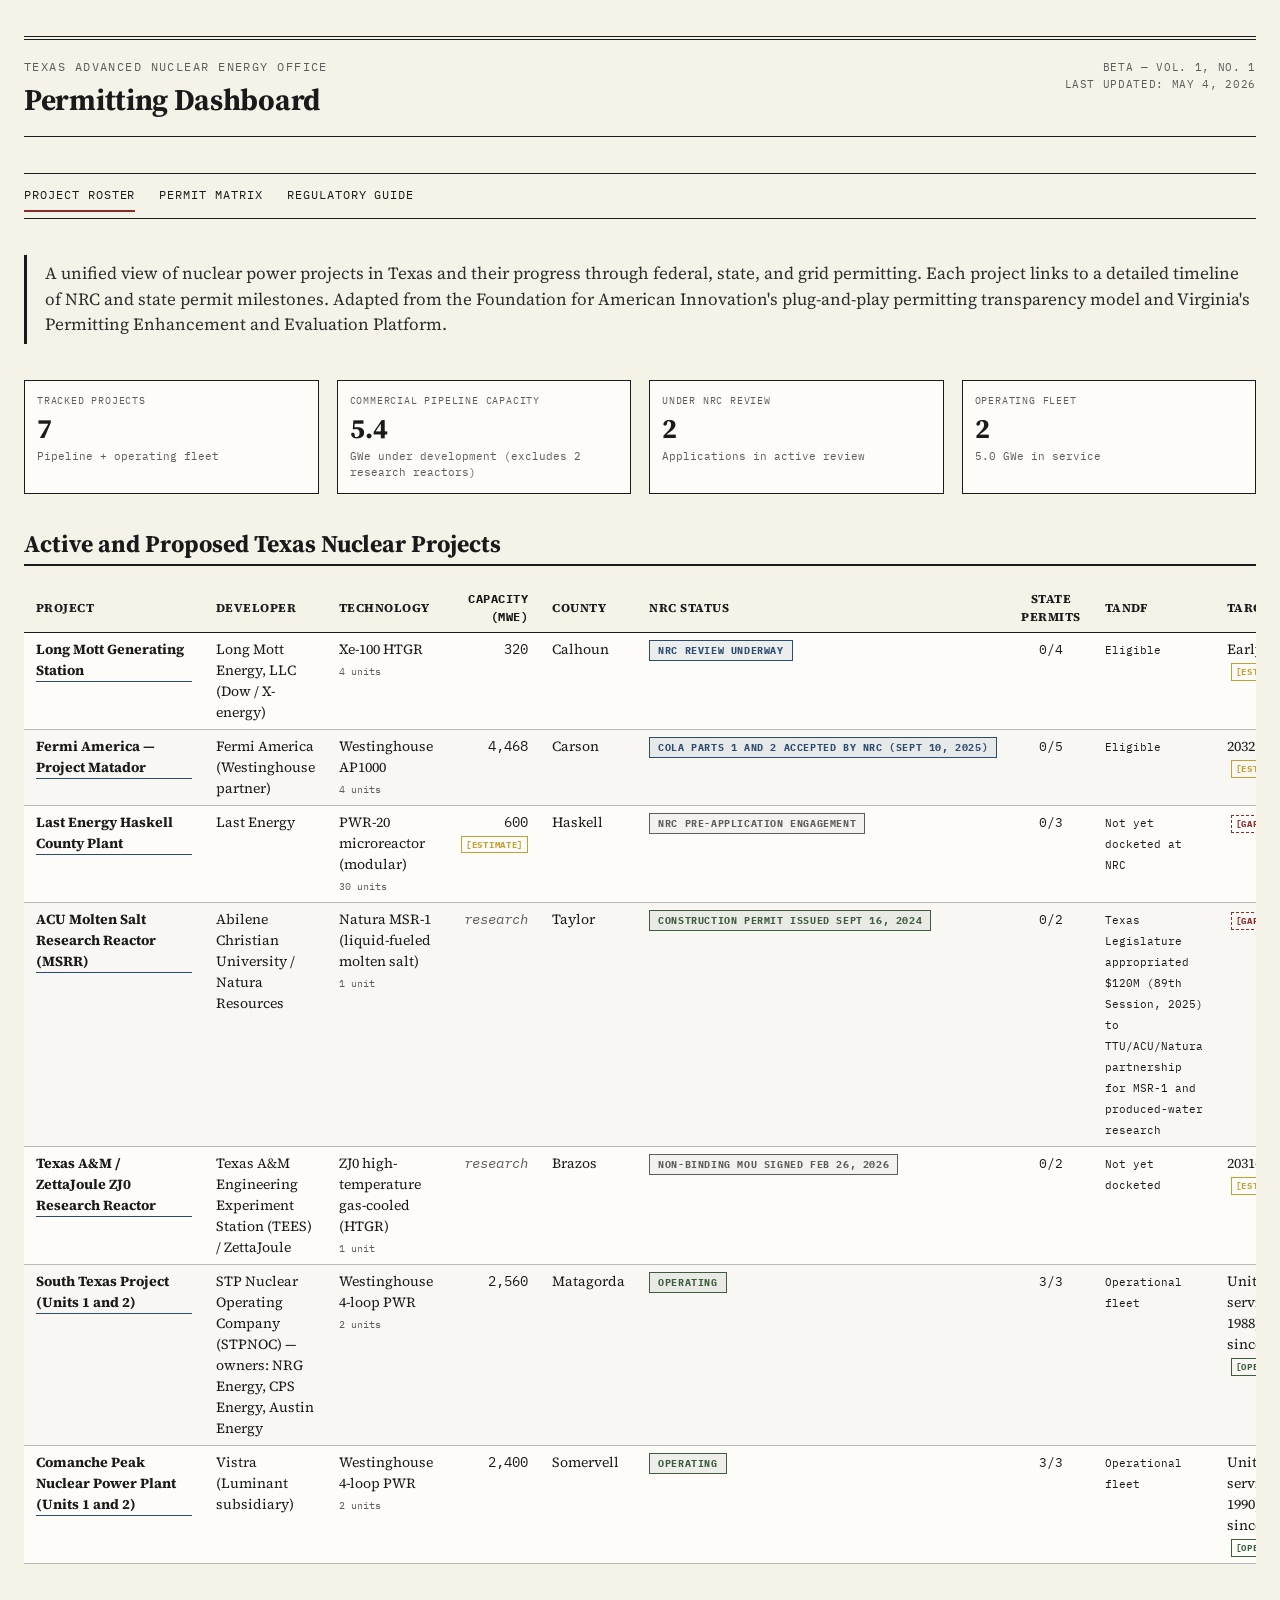
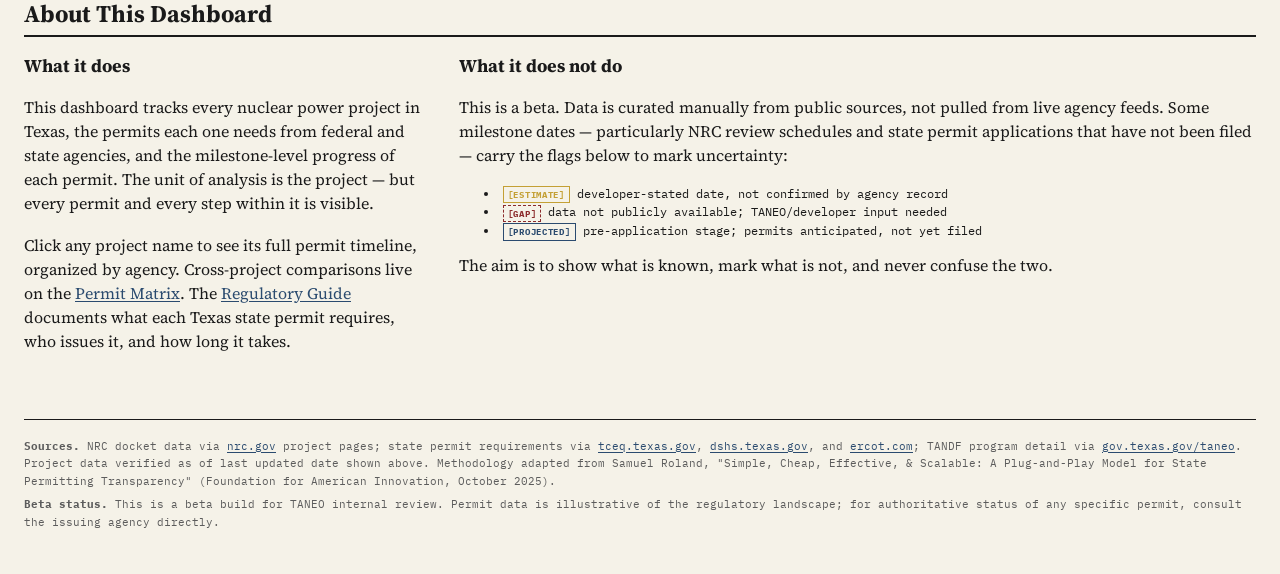
==== index.html @ d7ae93f4 "Initial commit: TANEO Permitting Dashboard beta Static HTML/CSS/JS dashboard tracking Texas nuclear " ====
<!doctype html>
<html lang="en">
<head>
<meta charset="utf-8">
<meta name="viewport" content="width=device-width, initial-scale=1">
<title>TANEO Permitting Dashboard — Project Roster</title>
<link rel="preconnect" href="https://fonts.googleapis.com">
<link rel="preconnect" href="https://fonts.gstatic.com" crossorigin>
<link rel="stylesheet" href="https://fonts.googleapis.com/css2?family=Source+Serif+4:ital,wght@0,400;0,600;0,700;1,400&family=IBM+Plex+Mono:wght@400;500;700&display=swap">
<link rel="stylesheet" href="styles/main.css">
</head>
<body>

<header class="masthead">
  <div class="title-block">
    <p class="pub-name">Texas Advanced Nuclear Energy Office</p>
    <h1>Permitting Dashboard</h1>
  </div>
  <div class="meta">
    <span>Beta — Vol. 1, No. 1</span>
    <span id="last-updated">Last updated: —</span>
  </div>
</header>

<nav class="section-nav">
  <a href="index.html" class="active">Project Roster</a>
  <a href="matrix.html">Permit Matrix</a>
  <a href="guide.html">Regulatory Guide</a>
</nav>

<p class="lede">
  A unified view of nuclear power projects in Texas and their progress through federal,
  state, and grid permitting. Each project links to a detailed timeline of NRC and state
  permit milestones. Adapted from the Foundation for American Innovation's plug-and-play
  permitting transparency model and Virginia's Permitting Enhancement and Evaluation Platform.
</p>

<div class="kpi-banner" id="kpi-banner">
  <!-- Populated by JS -->
</div>

<h2>Active and Proposed Texas Nuclear Projects</h2>

<div class="table-scroll">
<table id="project-table" class="striped">
  <thead>
    <tr>
      <th>Project</th>
      <th>Developer</th>
      <th>Technology</th>
      <th class="num">Capacity (MWe)</th>
      <th>County</th>
      <th>NRC Status</th>
      <th class="center">State Permits</th>
      <th>TANDF</th>
      <th>Target Ops</th>
    </tr>
  </thead>
  <tbody id="project-tbody">
    <tr><td colspan="9" style="text-align:center; color:var(--gray-70);">Loading project data…</td></tr>
  </tbody>
</table>
</div>

<h2>About This Dashboard</h2>

<div class="split-2">
  <div>
    <h3>What it does</h3>
    <p>This dashboard tracks every nuclear power project in Texas, the permits each one needs from federal and state agencies, and the milestone-level progress of each permit. The unit of analysis is the project — but every permit and every step within it is visible.</p>
    <p>Click any project name to see its full permit timeline, organized by agency. Cross-project comparisons live on the <a href="matrix.html">Permit Matrix</a>. The <a href="guide.html">Regulatory Guide</a> documents what each Texas state permit requires, who issues it, and how long it takes.</p>
  </div>
  <div>
    <h3>What it does not do</h3>
    <p>This is a beta. Data is curated manually from public sources, not pulled from live agency feeds. Some milestone dates — particularly NRC review schedules and state permit applications that have not been filed — carry the flags below to mark uncertainty:</p>
    <ul style="font-family: var(--mono); font-size: 12px;">
      <li><span class="flag estimate">[ESTIMATE]</span> developer-stated date, not confirmed by agency record</li>
      <li><span class="flag gap">[GAP]</span> data not publicly available; TANEO/developer input needed</li>
      <li><span class="flag projected">[PROJECTED]</span> pre-application stage; permits anticipated, not yet filed</li>
    </ul>
    <p>The aim is to show what is known, mark what is not, and never confuse the two.</p>
  </div>
</div>

<footer class="colophon">
  <p><strong>Sources.</strong> NRC docket data via <a href="https://www.nrc.gov">nrc.gov</a> project pages; state permit requirements via <a href="https://www.tceq.texas.gov">tceq.texas.gov</a>, <a href="https://www.dshs.texas.gov/texas-radiation-control">dshs.texas.gov</a>, and <a href="https://www.ercot.com/services/rq/integration">ercot.com</a>; TANDF program detail via <a href="https://gov.texas.gov/taneo">gov.texas.gov/taneo</a>. Project data verified as of last updated date shown above. Methodology adapted from Samuel Roland, "Simple, Cheap, Effective, &amp; Scalable: A Plug-and-Play Model for State Permitting Transparency" (Foundation for American Innovation, October 2025).</p>
  <p><strong>Beta status.</strong> This is a beta build for TANEO internal review. Permit data is illustrative of the regulatory landscape; for authoritative status of any specific permit, consult the issuing agency directly.</p>
</footer>

<script src="scripts/data-loader.js"></script>
<script>
loadAllData().then(({ projects, permits, milestones, metadata }) => {
  setLastUpdated(metadata);

  // KPI banner. Pipeline = projects NOT yet operating. We aggregate capacity
  // separately for pipeline vs. operating fleet so the headline number isn't
  // inflated by existing reactors.
  const totalProjects = projects.length;
  const pipelineProjects = projects.filter(p => !isOperating(p));
  const operatingProjects = projects.filter(p => isOperating(p));
  const pipelineCapacity = pipelineProjects.reduce((s, p) => s + (p.capacity_mwe_total || 0), 0);
  const operatingCapacity = operatingProjects.reduce((s, p) => s + (p.capacity_mwe_total || 0), 0);

  // "Under federal review" = an NRC application has been filed and is in
  // active staff review (docketed, accepted for review, EIS scoping, ASLB,
  // or otherwise underway). Excludes pre-application engagement and
  // applications still being prepared.
  const underReview = projects.filter(p => {
    const s = (p.overall_status || '').toLowerCase();
    return /review underway|accepted|scoping|aslb|underway/.test(s) && !s.includes('preparation');
  }).length;

  document.getElementById('kpi-banner').innerHTML = `
    <div class="kpi">
      <div class="kpi-label">Tracked projects</div>
      <div class="kpi-value">${totalProjects}</div>
      <div class="kpi-unit">Pipeline + operating fleet</div>
    </div>
    <div class="kpi">
      <div class="kpi-label">Commercial pipeline capacity</div>
      <div class="kpi-value">${(pipelineCapacity / 1000).toFixed(1)}</div>
      <div class="kpi-unit">GWe under development (excludes 2 research reactors)</div>
    </div>
    <div class="kpi">
      <div class="kpi-label">Under NRC review</div>
      <div class="kpi-value">${underReview}</div>
      <div class="kpi-unit">Applications in active review</div>
    </div>
    <div class="kpi">
      <div class="kpi-label">Operating fleet</div>
      <div class="kpi-value">${operatingProjects.length}</div>
      <div class="kpi-unit">${(operatingCapacity / 1000).toFixed(1)} GWe in service</div>
    </div>
  `;

  // Project table
  const tbody = document.getElementById('project-tbody');
  tbody.innerHTML = '';

  projects.forEach(p => {
    const statePermits = permits.filter(perm => perm.project_id === p.project_id && perm.jurisdiction_level === 'State');
    const stateApproved = statePermits.filter(perm => perm.status === STATUS.APPROVED).length;
    const stateUnderReview = statePermits.filter(perm => perm.status === STATUS.UNDER_REVIEW).length;
    const stateTotal = statePermits.length;

    const stateCellHtml = stateTotal === 0
      ? flagHtml('GAP')
      : `<span class="mono">${stateApproved}/${stateTotal}</span>` +
        (stateUnderReview > 0 ? ` <span class="badge in-progress">+${stateUnderReview} in review</span>` : '');

    const capacityCell = p.capacity_mwe_total > 0
      ? p.capacity_mwe_total.toLocaleString() + (p.capacity_flag ? ' ' + flagHtml(p.capacity_flag) : '')
      : '<span class="placeholder-text">research</span>';

    const row = document.createElement('tr');
    row.innerHTML = `
      <td><a class="project-link" href="project.html?id=${encodeURIComponent(p.project_id)}">${escapeHtml(p.project_name)}</a></td>
      <td>${escapeHtml(p.developer)}</td>
      <td>${escapeHtml(p.technology)}<br><span class="mono" style="font-size:10px;color:var(--gray-70);">${p.reactor_count} unit${p.reactor_count > 1 ? 's' : ''}</span></td>
      <td class="num">${capacityCell}</td>
      <td>${escapeHtml(p.site_county)}</td>
      <td>${statusBadge(firstClause(p.overall_status))}</td>
      <td class="center">${stateCellHtml}</td>
      <td><span class="mono" style="font-size:11px;">${escapeHtml(firstClause(p.tandf_status))}</span></td>
      <td>${valueWithFlag(p.target_commercial_ops, p.target_commercial_ops_flag)}</td>
    `;
    tbody.appendChild(row);
  });
}).catch(err => {
  document.getElementById('project-tbody').innerHTML = '';
  document.getElementById('kpi-banner').innerHTML = '';
  renderLoadError(err, 'main, body');
  console.error(err);
});
</script>

</body>
</html>
---- styles/main.css ----
/* TANEO Permitting Dashboard — Penney Design System
   Aesthetic: 1940s American Trade Journal
   Fonts loaded via <link> in each HTML head (not @import — that would chain
   the request behind this stylesheet's parse and add ~200–500ms to first paint). */

:root {
  /* Primary palette */
  --ink: #1A1A1A;
  --newsprint: #F5F2E8;
  --paper: #FDFCF9;
  --warm-gray: #6B6759;          /* Darkened from #9C9788 for WCAG AA */

  /* Spot colors */
  --industrial-red: #8B2B2B;
  --utility-blue: #2B4B6F;
  --safety-yellow: #C4A035;
  --technical-green: #3D5C3D;

  /* Extended grays */
  --gray-90: #2D2D2D;
  --gray-70: #5C5C5C;
  --gray-50: #8A8A8A;
  --gray-30: #B8B8B8;
  --gray-15: #DCDCDC;

  /* Type — Source Serif 4 from Google Fonts (closest to Plantin/Charter
     aesthetic on a free CDN); fall back to system Charter / Georgia if the
     CDN is unreachable. IBM Plex Mono ships from the same Google Fonts call. */
  --serif: "Source Serif 4", "Charter", "Georgia", "Plantin", serif;
  --mono: "IBM Plex Mono", "Consolas", "Courier New", monospace;

  /* Spacing (6pt baseline) */
  --space-xs: 6px;
  --space-sm: 12px;
  --space-md: 18px;
  --space-lg: 24px;
  --space-xl: 36px;
  --space-2xl: 48px;
}

/* Reset and base */
* { box-sizing: border-box; }

/* Keyboard focus — required for WCAG 2.4.7 (Focus Visible). The default
   browser outline is invisible against the newsprint background; replace
   with a high-contrast Industrial Red ring. */
:focus-visible {
  outline: 2px solid var(--industrial-red);
  outline-offset: 2px;
  border-radius: 1px;
}
a:focus-visible { background: rgba(196, 160, 53, 0.18); }

html, body {
  margin: 0;
  padding: 0;
  background: var(--newsprint);
  color: var(--ink);
  font-family: var(--serif);
  font-size: 16px;
  line-height: 1.5;
}

body {
  max-width: 1280px;
  margin: 0 auto;
  padding: var(--space-xl) var(--space-lg);
}

/* Typography */
h1, h2, h3, h4 {
  font-family: var(--serif);
  font-weight: 700;
  margin: 0 0 var(--space-md) 0;
  line-height: 1.2;
}

h1 { font-size: 32px; letter-spacing: -0.01em; }
h2 { font-size: 24px; border-bottom: 2px solid var(--ink); padding-bottom: var(--space-xs); margin-top: var(--space-xl); }
h3 { font-size: 18px; }
h4 { font-size: 14px; text-transform: uppercase; letter-spacing: 0.06em; color: var(--gray-70); }

p { margin: 0 0 var(--space-md) 0; }

a {
  color: var(--utility-blue);
  text-decoration: underline;
  text-underline-offset: 2px;
}
a:hover { color: var(--ink); }

code, .mono {
  font-family: var(--mono);
  font-size: 0.92em;
}

/* Masthead — 1940s trade journal style */
.masthead {
  border-top: 4px double var(--ink);
  border-bottom: 1px solid var(--ink);
  padding: var(--space-md) 0;
  margin-bottom: var(--space-xl);
  display: flex;
  justify-content: space-between;
  align-items: baseline;
  flex-wrap: wrap;
  gap: var(--space-md);
}

.masthead .title-block {
  flex: 1 1 auto;
}

.masthead .pub-name {
  font-size: 12px;
  font-family: var(--mono);
  text-transform: uppercase;
  letter-spacing: 0.12em;
  color: var(--gray-70);
  margin: 0 0 var(--space-xs) 0;
}

.masthead h1 {
  margin: 0;
  font-size: 30px;
}

.masthead .meta {
  font-family: var(--mono);
  font-size: 11px;
  color: var(--gray-70);
  text-align: right;
  text-transform: uppercase;
  letter-spacing: 0.06em;
}

.masthead .meta span { display: block; }

/* Navigation bar */
nav.section-nav {
  border-top: 1px solid var(--ink);
  border-bottom: 1px solid var(--ink);
  padding: var(--space-xs) 0;
  margin-bottom: var(--space-xl);
  font-family: var(--mono);
  font-size: 12px;
  text-transform: uppercase;
  letter-spacing: 0.08em;
  display: flex;
  gap: var(--space-lg);
  flex-wrap: wrap;
}

nav.section-nav a {
  color: var(--ink);
  text-decoration: none;
  padding: var(--space-xs) 0;
  border-bottom: 2px solid transparent;
}

nav.section-nav a:hover,
nav.section-nav a.active {
  border-bottom-color: var(--industrial-red);
}

/* Lede / abstract */
.lede {
  font-size: 17px;
  line-height: 1.5;
  border-left: 3px solid var(--ink);
  padding: var(--space-xs) 0 var(--space-xs) var(--space-md);
  margin: 0 0 var(--space-xl) 0;
  color: var(--gray-90);
}

/* Tables — period style */
table {
  width: 100%;
  border-collapse: collapse;
  font-family: var(--serif);
  font-size: 14px;
  margin: var(--space-md) 0 var(--space-lg) 0;
  background: var(--paper);
}

/* Table scroll wrapper — for wide tables on narrow viewports */
.table-scroll {
  overflow-x: auto;
  margin: var(--space-md) 0 var(--space-lg) 0;
  border: 0;
}
.table-scroll table { margin: 0; }

table caption {
  font-family: var(--serif);
  font-weight: 700;
  font-size: 13px;
  text-transform: uppercase;
  letter-spacing: 0.08em;
  text-align: left;
  padding: var(--space-xs) var(--space-sm);
  background: var(--ink);
  color: var(--newsprint);
  caption-side: top;
}

th {
  text-align: left;
  padding: var(--space-xs) var(--space-sm);
  border-bottom: 1.5px solid var(--ink);
  font-weight: 700;
  font-size: 12px;
  text-transform: uppercase;
  letter-spacing: 0.04em;
  background: var(--newsprint);
}

td {
  padding: var(--space-xs) var(--space-sm);
  border-bottom: 0.5px solid var(--gray-30);
  vertical-align: top;
}

tr:hover td { background: var(--newsprint); }

td.num, th.num { font-family: var(--mono); text-align: right; }
td.center, th.center { text-align: center; }

table.striped tr:nth-child(even) td { background: rgba(0,0,0,0.02); }

/* Status badges */
.badge {
  display: inline-block;
  padding: 2px 8px;
  font-family: var(--mono);
  font-size: 10px;
  font-weight: 700;
  text-transform: uppercase;
  letter-spacing: 0.06em;
  border: 1px solid currentColor;
  white-space: nowrap;
}

.badge.complete    { color: var(--technical-green); background: rgba(61,92,61,0.08); }
.badge.in-progress { color: var(--utility-blue);    background: rgba(43,75,111,0.08); }
.badge.delayed     { color: var(--industrial-red);  background: rgba(139,43,43,0.08); }
.badge.pending     { color: var(--gray-70);         background: rgba(0,0,0,0.04); }
.badge.not-filed   { color: var(--gray-70);         background: rgba(0,0,0,0.04); }
.badge.pre-app     { color: var(--gray-70);         background: rgba(0,0,0,0.04); }
.badge.projected   { color: var(--safety-yellow);   background: rgba(196,160,53,0.10); }
.badge.gap         { color: var(--ink); background: var(--gray-15); border-style: dashed; }

/* Inline grayed-italic text used for placeholders, "research reactor", etc. */
.placeholder-text { color: var(--gray-70); font-style: italic; }

/* Ultan flags — inline emphasis markers */
.flag {
  display: inline-block;
  font-family: var(--mono);
  font-size: 9px;
  font-weight: 700;
  letter-spacing: 0.08em;
  padding: 1px 4px;
  margin-left: 4px;
  vertical-align: middle;
  border: 1px solid currentColor;
}
.flag.estimate    { color: var(--safety-yellow); }
.flag.gap         { color: var(--industrial-red); border-style: dashed; }
.flag.projected   { color: var(--utility-blue); }
.flag.dated       { color: var(--gray-70); }
.flag.operational { color: var(--technical-green); }

/* Card — used for project summaries and detail panes */
.card {
  background: var(--paper);
  border: 1px solid var(--ink);
  padding: var(--space-md);
  margin-bottom: var(--space-md);
}

.card h3 {
  margin-top: 0;
  border-bottom: 0.5px solid var(--gray-50);
  padding-bottom: var(--space-xs);
}

/* Definition list — fact sheet */
dl.fact-sheet {
  display: grid;
  grid-template-columns: max-content 1fr;
  gap: var(--space-xs) var(--space-md);
  margin: var(--space-md) 0;
  font-size: 14px;
}

dl.fact-sheet dt {
  font-weight: 700;
  font-size: 11px;
  text-transform: uppercase;
  letter-spacing: 0.06em;
  color: var(--gray-70);
  align-self: start;
}

dl.fact-sheet dd {
  margin: 0;
  font-family: var(--mono);
  font-size: 13px;
}

/* Two-column layout for project detail */
.split-2 {
  display: grid;
  grid-template-columns: 1fr 2fr;
  gap: var(--space-xl);
}

@media (max-width: 900px) {
  .split-2 { grid-template-columns: 1fr; }
}

/* Gantt chart container */
.gantt {
  background: var(--paper);
  border: 1px solid var(--ink);
  padding: 0;
  margin: var(--space-md) 0 var(--space-lg) 0;
  font-family: var(--mono);
  font-size: 11px;
}

.gantt-header {
  background: var(--ink);
  color: var(--newsprint);
  padding: var(--space-xs) var(--space-sm);
  font-size: 12px;
  font-weight: 700;
  text-transform: uppercase;
  letter-spacing: 0.06em;
}

.gantt-swimlane {
  border-bottom: 1px solid var(--gray-30);
}

.gantt-swimlane:last-child { border-bottom: none; }

.gantt-swimlane-header {
  background: var(--newsprint);
  padding: 4px var(--space-sm);
  font-weight: 700;
  font-size: 10px;
  text-transform: uppercase;
  letter-spacing: 0.08em;
  color: var(--gray-70);
  border-bottom: 0.5px solid var(--gray-50);
}

.gantt-row {
  display: grid;
  grid-template-columns: 280px 1fr;
  border-bottom: 0.5px solid var(--gray-15);
  min-height: 28px;
}

.gantt-row:hover { background: var(--newsprint); }

.gantt-label {
  padding: 6px var(--space-sm);
  border-right: 0.5px solid var(--gray-30);
  font-size: 11px;
  display: flex;
  flex-direction: column;
  justify-content: center;
}

.gantt-label .label-name {
  font-family: var(--serif);
  font-size: 12px;
  color: var(--ink);
}

.gantt-label .label-meta {
  font-family: var(--mono);
  font-size: 9px;
  color: var(--gray-70);
  text-transform: uppercase;
  letter-spacing: 0.04em;
}

.gantt-bar-track {
  position: relative;
  padding: 0;
}

.gantt-bar-track svg {
  display: block;
  width: 100%;
  height: 28px;
}

/* Permit matrix */
table.matrix {
  font-size: 12px;
}

table.matrix th, table.matrix td {
  text-align: center;
  vertical-align: middle;
  padding: var(--space-xs);
}

table.matrix th.project-col, table.matrix td.project-col {
  text-align: left;
  font-weight: 700;
  min-width: 220px;
  max-width: 260px;
}

.cell {
  display: inline-block;
  width: 14px;
  height: 14px;
  border-radius: 50%;
  border: 1px solid var(--ink);
  vertical-align: middle;
}
/* Each status uses BOTH a color and a distinguishable visual property
   (border style, fill pattern, or symbol overlay) so colorblind viewers
   and grayscale prints stay legible. */
.cell.complete    {
  background: var(--technical-green);
  /* solid filled — no extra texture */
}
.cell.in-progress {
  background: var(--utility-blue);
  /* solid filled, but with a thicker border for tactile distinction */
  border-width: 2px;
}
.cell.not-filed   {
  background: var(--paper);
  /* hollow — distinct by absence of fill */
}
.cell.projected   {
  background: repeating-linear-gradient(45deg, var(--paper), var(--paper) 2px, var(--gray-30) 2px, var(--gray-30) 4px);
  /* diagonal stripes */
}
.cell.gap         {
  background: var(--gray-15);
  border-style: dashed;
  /* dashed border — distinct outline */
}
.cell.na          {
  background: transparent;
  border: none;
  /* invisible — no permit applies */
}

/* Footer / colophon */
footer.colophon {
  margin-top: var(--space-2xl);
  padding-top: var(--space-md);
  border-top: 1px solid var(--ink);
  font-family: var(--mono);
  font-size: 11px;
  color: var(--gray-70);
  line-height: 1.6;
}

footer.colophon p { margin-bottom: var(--space-xs); }

/* Section rules */
hr.rule {
  border: none;
  border-top: 1px solid var(--ink);
  margin: var(--space-xl) 0;
}

hr.double {
  border: none;
  border-top: 4px double var(--ink);
  margin: var(--space-xl) 0;
}

/* Sources list */
.sources {
  font-size: 11px;
  font-family: var(--mono);
  color: var(--gray-70);
  margin-top: var(--space-sm);
  padding-top: var(--space-xs);
  border-top: 0.5px solid var(--gray-30);
}

.sources strong {
  text-transform: uppercase;
  letter-spacing: 0.06em;
  color: var(--ink);
}

.sources a { color: var(--utility-blue); }

/* KPI banner — top-of-page metrics */
.kpi-banner {
  display: grid;
  grid-template-columns: repeat(4, 1fr);
  gap: var(--space-md);
  margin-bottom: var(--space-xl);
}

@media (max-width: 700px) {
  .kpi-banner { grid-template-columns: repeat(2, 1fr); }
}

.kpi {
  background: var(--paper);
  border: 1px solid var(--ink);
  padding: var(--space-sm);
  text-align: left;
}

.kpi .kpi-label {
  font-family: var(--mono);
  font-size: 10px;
  text-transform: uppercase;
  letter-spacing: 0.08em;
  color: var(--gray-70);
  margin-bottom: var(--space-xs);
}

.kpi .kpi-value {
  font-family: var(--serif);
  font-size: 28px;
  font-weight: 700;
  line-height: 1;
  color: var(--ink);
}

.kpi .kpi-unit {
  font-family: var(--mono);
  font-size: 11px;
  color: var(--gray-70);
  margin-top: var(--space-xs);
}

/* Project link in roster */
a.project-link {
  font-weight: 700;
  color: var(--ink);
  text-decoration: none;
  border-bottom: 1px solid var(--utility-blue);
  display: inline-block;
}

/* Roster table — give project column breathing room */
#project-table th:first-child, #project-table td:first-child { min-width: 180px; }
#project-table { table-layout: auto; }
a.project-link:hover {
  background: var(--newsprint);
  border-bottom-color: var(--ink);
}

/* Print adjustments */
@media print {
  body { background: white; max-width: none; }
  nav.section-nav { display: none; }
  .gantt-row:hover { background: transparent; }
}
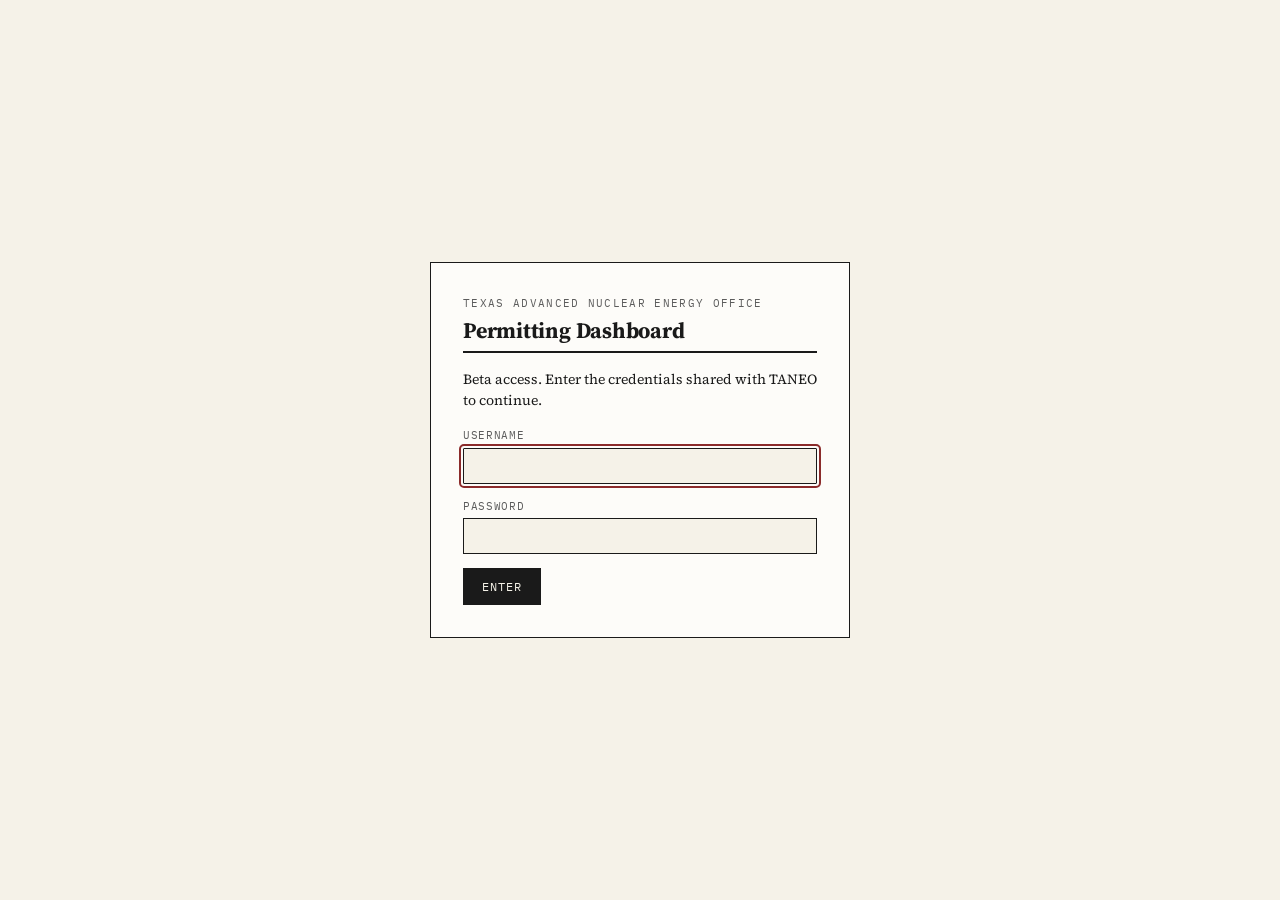
==== commit dd114634: "Add soft access gate (TANEO/LONESTAR) Client-side login overlay shown on every page until the user e" ====
--- a/index.html
+++ b/index.html
@@ -8,6 +8,7 @@
 <link rel="preconnect" href="https://fonts.gstatic.com" crossorigin>
 <link rel="stylesheet" href="https://fonts.googleapis.com/css2?family=Source+Serif+4:ital,wght@0,400;0,600;0,700;1,400&family=IBM+Plex+Mono:wght@400;500;700&display=swap">
 <link rel="stylesheet" href="styles/main.css">
+<script src="scripts/gate.js"></script>
 </head>
 <body>
 
